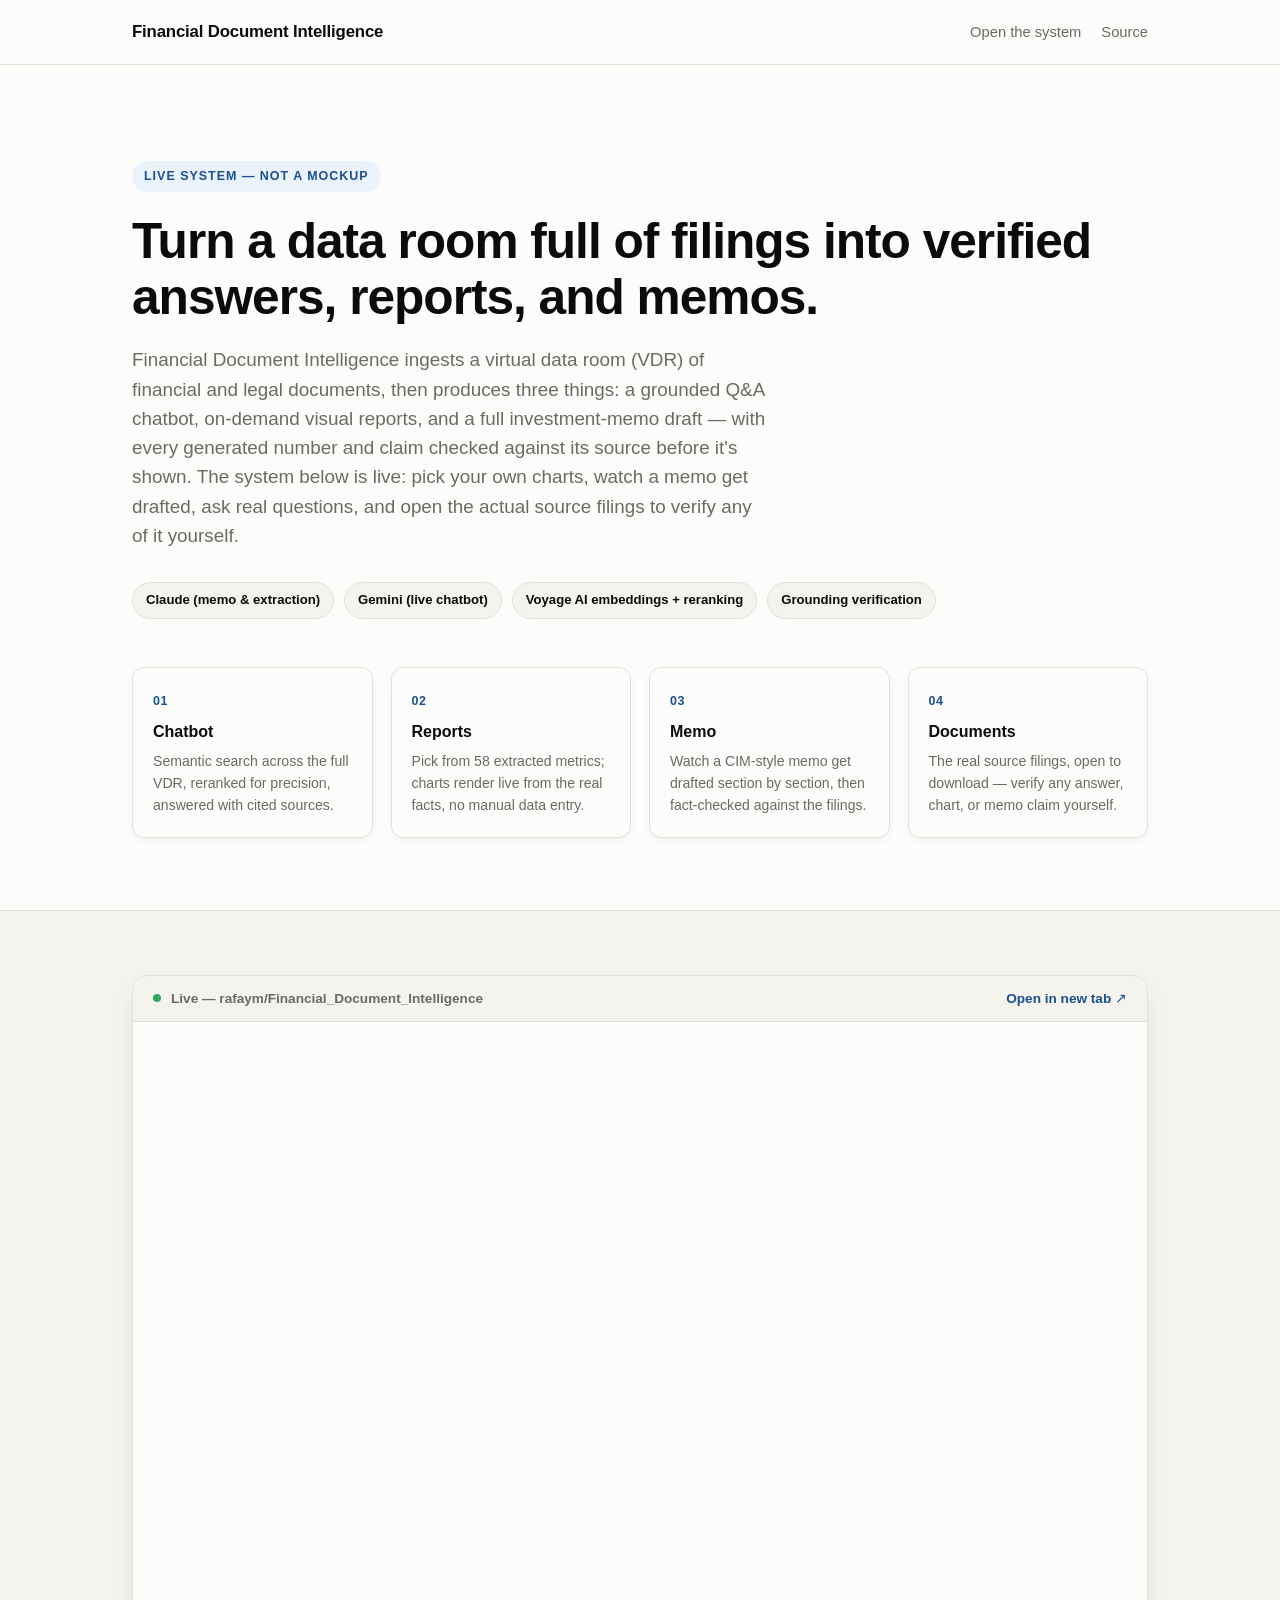
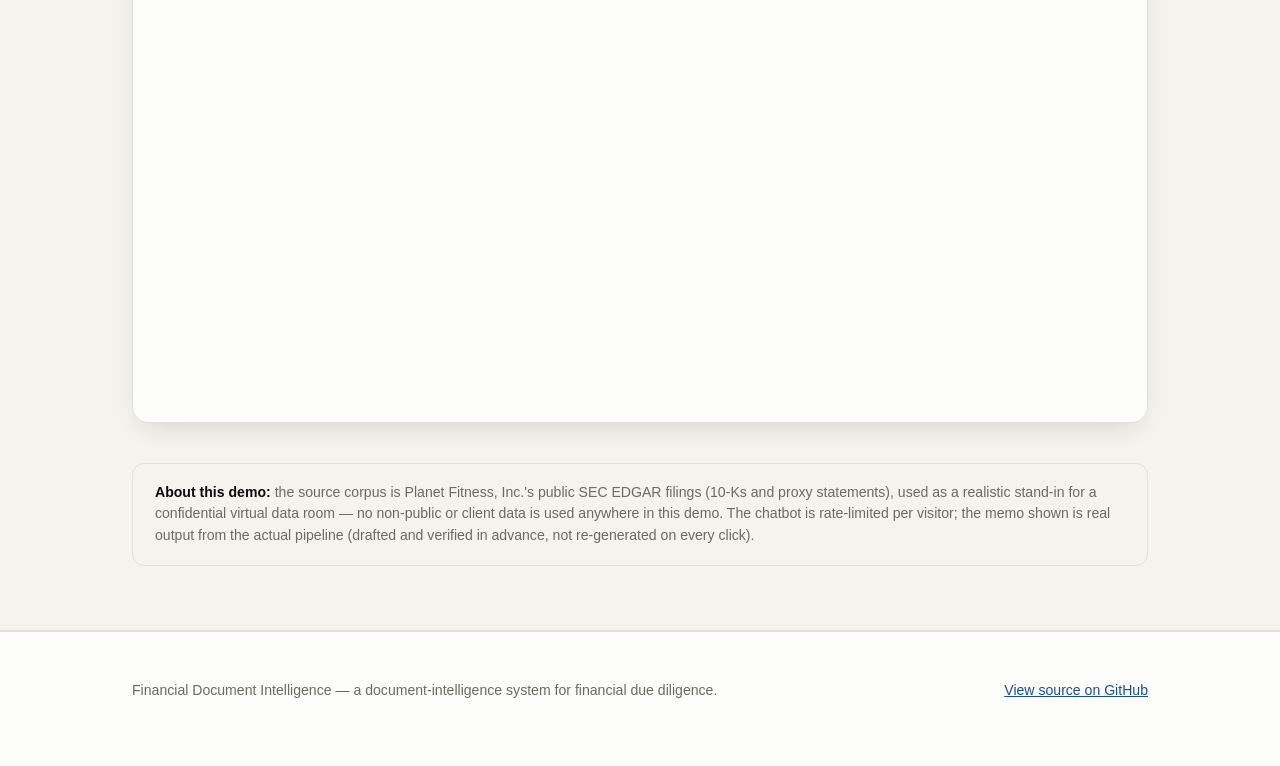
==== docs/index.html @ a14b8261 "Add full project source" ====
<!doctype html>
<html lang="en">
<head>
<meta charset="utf-8" />
<meta name="viewport" content="width=device-width, initial-scale=1" />
<title>Financial Document Intelligence</title>
<link rel="stylesheet" href="assets/style.css" />
</head>
<body>

<header class="topbar">
  <div class="wrap">
    <a class="brand" href="#top">Financial Document Intelligence</a>
    <nav>
      <a href="#system">Open the system</a>
      <a href="https://github.com/rafaym1/Re-Learning-AI-Engineering/tree/add-rag-full-pipeline/Financial%20Document%20Intelligence">Source</a>
    </nav>
  </div>
</header>

<section class="hero" id="top">
  <div class="wrap">
    <span class="eyebrow">Live system — not a mockup</span>
    <h1>Turn a data room full of filings into verified answers, reports, and memos.</h1>
    <p class="lede">
      Financial Document Intelligence ingests a virtual data room (VDR) of financial and legal
      documents, then produces three things: a grounded Q&amp;A chatbot, on-demand visual reports,
      and a full investment-memo draft — with every generated number and claim checked against its
      source before it's shown. The system below is live: pick your own charts, watch a memo get
      drafted, ask real questions, and open the actual source filings to verify any of it yourself.
    </p>
    <div class="badges">
      <span class="badge">Claude (memo &amp; extraction)</span>
      <span class="badge">Gemini (live chatbot)</span>
      <span class="badge">Voyage AI embeddings + reranking</span>
      <span class="badge">Grounding verification</span>
    </div>

    <div class="pillars">
      <div class="pillar">
        <span class="num">01</span>
        <h4>Chatbot</h4>
        <p>Semantic search across the full VDR, reranked for precision, answered with cited sources.</p>
      </div>
      <div class="pillar">
        <span class="num">02</span>
        <h4>Reports</h4>
        <p>Pick from 58 extracted metrics; charts render live from the real facts, no manual data entry.</p>
      </div>
      <div class="pillar">
        <span class="num">03</span>
        <h4>Memo</h4>
        <p>Watch a CIM-style memo get drafted section by section, then fact-checked against the filings.</p>
      </div>
      <div class="pillar">
        <span class="num">04</span>
        <h4>Documents</h4>
        <p>The real source filings, open to download — verify any answer, chart, or memo claim yourself.</p>
      </div>
    </div>
  </div>
</section>

<section id="system" class="alt">
  <div class="wrap">
    <div class="live-frame">
      <div class="live-titlebar">
        <span class="live-dot"></span>
        <span>Live — rafaym/Financial_Document_Intelligence</span>
        <a href="https://rafaym-financial-document-intelligence.hf.space" target="_blank" rel="noopener">Open in new tab ↗</a>
      </div>
      <iframe
        src="https://rafaym-financial-document-intelligence.hf.space"
        title="Financial Document Intelligence — live system"
        loading="lazy"
      ></iframe>
    </div>

    <div class="disclaimer">
      <strong>About this demo:</strong> the source corpus is Planet Fitness, Inc.'s public SEC EDGAR
      filings (10-Ks and proxy statements), used as a realistic stand-in for a confidential virtual
      data room — no non-public or client data is used anywhere in this demo. The chatbot is
      rate-limited per visitor; the memo shown is real output from the actual pipeline (drafted and
      verified in advance, not re-generated on every click).
    </div>
  </div>
</section>

<footer>
  <div class="wrap">
    <div class="foot-row">
      <span>Financial Document Intelligence — a document-intelligence system for financial due diligence.</span>
      <a href="https://github.com/rafaym1/Re-Learning-AI-Engineering/tree/add-rag-full-pipeline/Financial%20Document%20Intelligence">View source on GitHub</a>
    </div>
  </div>
</footer>

</body>
</html>
---- docs/assets/style.css ----
:root {
  --surface: #fcfcfb;
  --surface-alt: #f4f3ee;
  --ink: #0b0b0b;
  --ink-muted: #6b6a63;
  --accent: #2a78d6;
  --accent-dark: #1b4f8f;
  --accent-light: #eaf2fc;
  --border: #e1e0d9;
  --shadow: 0 10px 30px -12px rgba(11, 11, 11, 0.18);
  --shadow-sm: 0 4px 14px -6px rgba(11, 11, 11, 0.12);
  font-synthesis: none;
}

* {
  box-sizing: border-box;
}

html {
  scroll-behavior: smooth;
}

body {
  margin: 0;
  background: var(--surface);
  color: var(--ink);
  font-family: "Söhne", "Inter", -apple-system, BlinkMacSystemFont, "Segoe UI", Helvetica, Arial, sans-serif;
  line-height: 1.55;
  -webkit-font-smoothing: antialiased;
}

.wrap {
  max-width: 1080px;
  margin: 0 auto;
  padding: 0 32px;
}

/* ---- Top bar ---- */
.topbar {
  border-bottom: 1px solid var(--border);
  background: var(--surface);
  position: sticky;
  top: 0;
  z-index: 10;
}

.topbar .wrap {
  display: flex;
  align-items: center;
  justify-content: space-between;
  gap: 12px;
  height: 64px;
}

.brand {
  font-weight: 700;
  letter-spacing: -0.01em;
  text-decoration: none;
  color: var(--ink);
  font-size: 1.05rem;
  white-space: nowrap;
  overflow: hidden;
  text-overflow: ellipsis;
}

.brand span {
  color: var(--accent);
}

.topbar nav {
  display: flex;
  flex-shrink: 0;
}

.topbar nav a {
  color: var(--ink-muted);
  text-decoration: none;
  font-size: 0.92rem;
  margin-left: 20px;
  white-space: nowrap;
  transition: color 0.15s ease;
}

.topbar nav a:hover {
  color: var(--accent-dark);
}

@media (max-width: 560px) {
  .topbar .wrap {
    flex-wrap: wrap;
    height: auto;
    padding-top: 12px;
    padding-bottom: 12px;
    row-gap: 8px;
  }
  .brand span {
    display: none;
  }
  .topbar nav a {
    margin-left: 0;
    margin-right: 14px;
    font-size: 0.82rem;
  }
}

/* ---- Hero ---- */
.hero {
  padding: 96px 0 72px;
}

.eyebrow {
  display: inline-block;
  font-size: 0.78rem;
  font-weight: 600;
  letter-spacing: 0.08em;
  text-transform: uppercase;
  color: var(--accent-dark);
  background: var(--accent-light);
  padding: 6px 12px;
  border-radius: 999px;
  margin-bottom: 22px;
}

h1 {
  font-size: clamp(2.1rem, 4vw, 3.1rem);
  line-height: 1.12;
  letter-spacing: -0.02em;
  margin: 0 0 20px;
}

.lede {
  font-size: 1.18rem;
  color: var(--ink-muted);
  max-width: 640px;
  margin: 0 0 32px;
}

.badges {
  display: flex;
  flex-wrap: wrap;
  gap: 10px;
  margin-bottom: 8px;
}

.badge {
  font-size: 0.82rem;
  font-weight: 600;
  color: var(--ink);
  background: var(--surface-alt);
  border: 1px solid var(--border);
  padding: 7px 13px;
  border-radius: 999px;
}

/* ---- Sections ---- */
section {
  padding: 64px 0;
}

section.alt {
  background: var(--surface-alt);
  border-top: 1px solid var(--border);
  border-bottom: 1px solid var(--border);
}

.section-head {
  margin-bottom: 40px;
}

.section-head .eyebrow {
  margin-bottom: 14px;
}

h2 {
  font-size: clamp(1.5rem, 2.6vw, 2rem);
  letter-spacing: -0.015em;
  margin: 0 0 12px;
}

.section-desc {
  color: var(--ink-muted);
  max-width: 620px;
  margin: 0;
}

/* ---- Cards (project hub) ---- */
.card-grid {
  display: grid;
  grid-template-columns: repeat(auto-fit, minmax(280px, 1fr));
  gap: 20px;
}

.project-card {
  display: block;
  text-decoration: none;
  color: inherit;
  background: var(--surface);
  border: 1px solid var(--border);
  border-radius: 14px;
  padding: 28px;
  box-shadow: var(--shadow-sm);
  transition: transform 0.18s ease, box-shadow 0.18s ease;
  position: relative;
  overflow: hidden;
}

.project-card::before {
  content: "";
  position: absolute;
  top: 0;
  left: 0;
  right: 0;
  height: 4px;
  background: linear-gradient(90deg, var(--accent-dark), var(--accent));
}

.project-card:hover {
  transform: translateY(-3px);
  box-shadow: var(--shadow);
}

.project-card h3 {
  margin: 10px 0 8px;
  font-size: 1.15rem;
}

.project-card p {
  color: var(--ink-muted);
  font-size: 0.95rem;
  margin: 0 0 14px;
}

.project-card .status {
  font-size: 0.78rem;
  font-weight: 700;
  letter-spacing: 0.05em;
  text-transform: uppercase;
  color: var(--accent-dark);
}

.project-card.placeholder {
  opacity: 0.55;
}

.project-card.placeholder::before {
  background: var(--border);
}

.project-card .cta {
  font-size: 0.88rem;
  font-weight: 600;
  color: var(--accent-dark);
}

/* ---- Q&A cards ---- */
.qa-card {
  background: var(--surface);
  border: 1px solid var(--border);
  border-radius: 16px;
  box-shadow: var(--shadow-sm);
  padding: 0;
  margin-bottom: 24px;
  overflow: hidden;
}

.qa-question {
  display: flex;
  gap: 14px;
  align-items: flex-start;
  padding: 22px 28px;
  background: linear-gradient(135deg, var(--accent-dark), var(--accent));
  color: #fff;
}

.qa-question .tag {
  flex-shrink: 0;
  font-size: 0.72rem;
  font-weight: 700;
  letter-spacing: 0.06em;
  text-transform: uppercase;
  background: rgba(255, 255, 255, 0.18);
  border-radius: 999px;
  padding: 4px 10px;
  margin-top: 2px;
}

.qa-question p {
  margin: 0;
  font-weight: 600;
  font-size: 1.05rem;
}

.qa-answer {
  padding: 24px 28px;
}

.qa-answer p {
  margin: 0 0 14px;
  color: var(--ink);
}

.qa-answer p:last-of-type {
  margin-bottom: 0;
}

.qa-sources {
  margin-top: 18px;
  padding-top: 16px;
  border-top: 1px dashed var(--border);
}

.qa-sources .label {
  font-size: 0.76rem;
  font-weight: 700;
  letter-spacing: 0.06em;
  text-transform: uppercase;
  color: var(--ink-muted);
  margin-bottom: 10px;
  display: block;
}

.source-chip {
  display: inline-flex;
  align-items: center;
  gap: 6px;
  font-size: 0.82rem;
  background: var(--accent-light);
  color: var(--accent-dark);
  border-radius: 8px;
  padding: 6px 11px;
  margin: 0 8px 8px 0;
}

.verified-tag {
  display: inline-flex;
  align-items: center;
  gap: 6px;
  font-size: 0.78rem;
  font-weight: 700;
  color: #1a7f4b;
  background: #e8f7ee;
  border-radius: 999px;
  padding: 5px 12px;
  margin-top: 14px;
}

/* ---- Live embed ---- */
.live-frame {
  background: var(--surface);
  border: 1px solid var(--border);
  border-radius: 16px;
  box-shadow: var(--shadow);
  overflow: hidden;
}

.live-titlebar {
  display: flex;
  align-items: center;
  gap: 10px;
  background: var(--surface-alt);
  border-bottom: 1px solid var(--border);
  padding: 12px 20px;
  font-size: 0.85rem;
  color: var(--ink-muted);
  font-weight: 600;
}

.live-dot {
  width: 8px;
  height: 8px;
  border-radius: 50%;
  background: #2fa860;
  box-shadow: 0 0 0 0 rgba(47, 168, 96, 0.6);
  animation: live-pulse 2s infinite;
  flex-shrink: 0;
}

@keyframes live-pulse {
  0% { box-shadow: 0 0 0 0 rgba(47, 168, 96, 0.5); }
  70% { box-shadow: 0 0 0 8px rgba(47, 168, 96, 0); }
  100% { box-shadow: 0 0 0 0 rgba(47, 168, 96, 0); }
}

.live-titlebar a {
  margin-left: auto;
  color: var(--accent-dark);
  text-decoration: none;
  font-weight: 600;
}

.live-titlebar a:hover {
  text-decoration: underline;
}

.live-frame iframe {
  display: block;
  width: 100%;
  height: 1000px;
  border: none;
}

@media (max-width: 720px) {
  .live-frame iframe {
    height: 780px;
  }
}

/* ---- Charts grid ---- */
.chart-grid {
  display: grid;
  grid-template-columns: repeat(auto-fit, minmax(320px, 1fr));
  gap: 20px;
}

.chart-card {
  background: var(--surface);
  border: 1px solid var(--border);
  border-radius: 14px;
  box-shadow: var(--shadow-sm);
  overflow: hidden;
}

.chart-card img {
  display: block;
  width: 100%;
  height: auto;
}

/* ---- Memo excerpt ---- */
.memo-frame {
  background: var(--surface);
  border: 1px solid var(--border);
  border-radius: 16px;
  box-shadow: var(--shadow);
  overflow: hidden;
}

.memo-frame .memo-titlebar {
  background: var(--surface-alt);
  border-bottom: 1px solid var(--border);
  padding: 14px 28px;
  font-size: 0.82rem;
  color: var(--ink-muted);
  font-weight: 600;
  display: flex;
  justify-content: space-between;
  align-items: center;
}

.memo-body {
  padding: 36px 44px;
  max-width: 720px;
}

.memo-body h4 {
  font-size: 1.3rem;
  margin: 0 0 6px;
  letter-spacing: -0.01em;
}

.memo-body .memo-kicker {
  font-size: 0.78rem;
  font-weight: 700;
  letter-spacing: 0.08em;
  text-transform: uppercase;
  color: var(--accent-dark);
  margin-bottom: 18px;
  display: block;
}

.memo-body h5 {
  font-size: 1.02rem;
  margin: 26px 0 8px;
}

.memo-body p, .memo-body li {
  color: var(--ink);
  font-size: 0.98rem;
}

.memo-body ul {
  padding-left: 20px;
  margin: 10px 0;
}

.memo-fade {
  position: relative;
  padding-bottom: 10px;
}

.memo-fade::after {
  content: "";
  position: absolute;
  bottom: 0;
  left: 0;
  right: 0;
  height: 90px;
  background: linear-gradient(to bottom, rgba(252, 252, 251, 0), var(--surface));
}

/* ---- Disclaimer / footer ---- */
.disclaimer {
  background: var(--surface-alt);
  border: 1px solid var(--border);
  border-radius: 12px;
  padding: 18px 22px;
  font-size: 0.88rem;
  color: var(--ink-muted);
  margin-top: 40px;
}

.disclaimer strong {
  color: var(--ink);
}

footer {
  padding: 48px 0 64px;
  border-top: 1px solid var(--border);
  color: var(--ink-muted);
  font-size: 0.88rem;
}

footer a {
  color: var(--accent-dark);
}

footer .foot-row {
  display: flex;
  justify-content: space-between;
  flex-wrap: wrap;
  gap: 12px;
}

/* ---- Pillars (hero support) ---- */
.pillars {
  display: grid;
  grid-template-columns: repeat(4, 1fr);
  gap: 18px;
  margin-top: 48px;
}

@media (max-width: 900px) {
  .pillars {
    grid-template-columns: repeat(2, 1fr);
  }
}

.pillar {
  background: var(--surface);
  border: 1px solid var(--border);
  border-radius: 12px;
  padding: 20px;
  box-shadow: var(--shadow-sm);
}

.pillar .num {
  font-size: 0.78rem;
  font-weight: 700;
  color: var(--accent-dark);
  letter-spacing: 0.05em;
}

.pillar h4 {
  margin: 8px 0 6px;
  font-size: 1rem;
}

.pillar p {
  margin: 0;
  font-size: 0.88rem;
  color: var(--ink-muted);
}

@media (max-width: 720px) {
  .pillars {
    grid-template-columns: 1fr;
  }
  .memo-body {
    padding: 28px 22px;
  }
  .hero {
    padding: 56px 0 48px;
  }
  section {
    padding: 48px 0;
  }
}
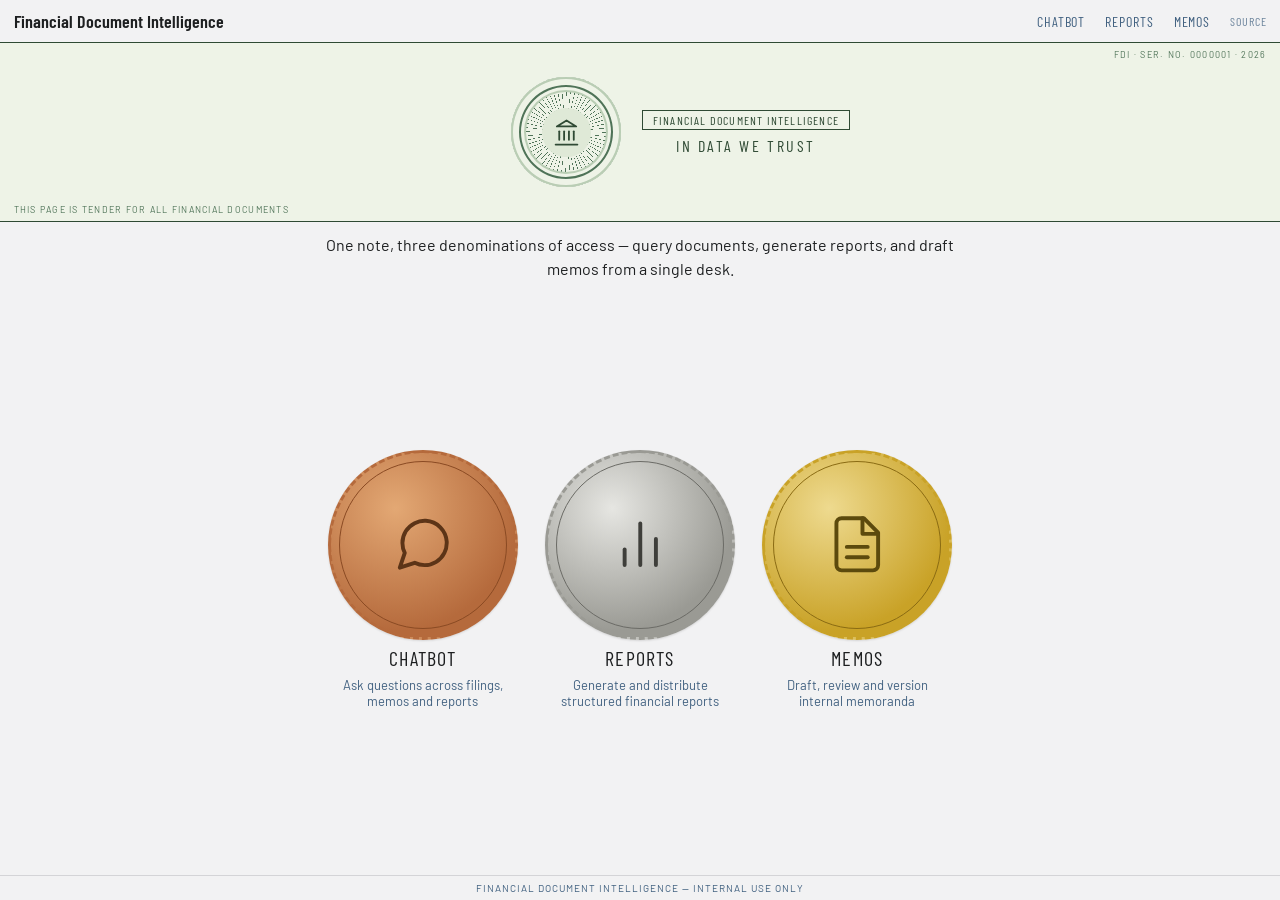
==== commit c597f941: "Rebuild docs site with currency-themed design and wire it to the live Space Replace the single-page " ====
--- a/docs/index.html
+++ b/docs/index.html
@@ -1,99 +1,60 @@
 <!doctype html>
 <html lang="en">
 <head>
-<meta charset="utf-8" />
-<meta name="viewport" content="width=device-width, initial-scale=1" />
+<meta charset="utf-8">
+<meta name="viewport" content="width=device-width, initial-scale=1">
 <title>Financial Document Intelligence</title>
-<link rel="stylesheet" href="assets/style.css" />
+<link rel="stylesheet" href="assets/style.css">
 </head>
 <body>
+<div class="page-shell shell-fixed">
+<nav class="nav"><a href="index.html" class="nav-brand">Financial Document Intelligence</a><div class="nav-links"><a href="chatbot.html">Chatbot</a><a href="reports.html">Reports</a><a href="memos.html">Memos</a><a href="https://github.com/rafaym1/Financial-Document-Intelligence" class="nav-source">Source</a></div></nav>
 
-<header class="topbar">
-  <div class="wrap">
-    <a class="brand" href="#top">Financial Document Intelligence</a>
-    <nav>
-      <a href="#system">Open the system</a>
-      <a href="https://github.com/rafaym1/Re-Learning-AI-Engineering/tree/add-rag-full-pipeline/Financial%20Document%20Intelligence">Source</a>
-    </nav>
-  </div>
-</header>
+<div class="note-banner">
+  <i class="corner tl"></i><i class="corner tr"></i><i class="corner bl"></i><i class="corner br"></i>
+  <div class="note-serial" style="top:6px;right:var(--space-4)">FDI &middot; SER. NO. 0000001 &middot; 2026</div>
+  <div class="note-serial" style="bottom:6px;left:var(--space-4)">THIS PAGE IS TENDER FOR ALL FINANCIAL DOCUMENTS</div>
 
-<section class="hero" id="top">
-  <div class="wrap">
-    <span class="eyebrow">Live system — not a mockup</span>
-    <h1>Turn a data room full of filings into verified answers, reports, and memos.</h1>
-    <p class="lede">
-      Financial Document Intelligence ingests a virtual data room (VDR) of financial and legal
-      documents, then produces three things: a grounded Q&amp;A chatbot, on-demand visual reports,
-      and a full investment-memo draft — with every generated number and claim checked against its
-      source before it's shown. The system below is live: pick your own charts, watch a memo get
-      drafted, ask real questions, and open the actual source filings to verify any of it yourself.
-    </p>
-    <div class="badges">
-      <span class="badge">Claude (memo &amp; extraction)</span>
-      <span class="badge">Gemini (live chatbot)</span>
-      <span class="badge">Voyage AI embeddings + reranking</span>
-      <span class="badge">Grounding verification</span>
-    </div>
-
-    <div class="pillars">
-      <div class="pillar">
-        <span class="num">01</span>
-        <h4>Chatbot</h4>
-        <p>Semantic search across the full VDR, reranked for precision, answered with cited sources.</p>
-      </div>
-      <div class="pillar">
-        <span class="num">02</span>
-        <h4>Reports</h4>
-        <p>Pick from 58 extracted metrics; charts render live from the real facts, no manual data entry.</p>
-      </div>
-      <div class="pillar">
-        <span class="num">03</span>
-        <h4>Memo</h4>
-        <p>Watch a CIM-style memo get drafted section by section, then fact-checked against the filings.</p>
-      </div>
-      <div class="pillar">
-        <span class="num">04</span>
-        <h4>Documents</h4>
-        <p>The real source filings, open to download — verify any answer, chart, or memo claim yourself.</p>
-      </div>
+  <div class="note-rosette">
+    <div class="note-rosette-inner">
+      <svg viewBox="0 0 24 24" width="60%" height="60%" fill="none" stroke="var(--bill-ink)" stroke-width="1.5" stroke-linecap="round" stroke-linejoin="round">
+        <line x1="3" y1="22" x2="21" y2="22"></line><line x1="6" y1="18" x2="6" y2="11"></line><line x1="10" y1="18" x2="10" y2="11"></line><line x1="14" y1="18" x2="14" y2="11"></line><line x1="18" y1="18" x2="18" y2="11"></line><polygon points="12 2 20 7 4 7"></polygon>
+      </svg>
     </div>
   </div>
-</section>
+  <div style="display:flex;flex-direction:column;align-items:center;gap:6px;text-align:center">
+    <div class="note-ribbon">FINANCIAL DOCUMENT INTELLIGENCE</div>
+    <div class="note-tagline">In Data We Trust</div>
+  </div>
+</div>
 
-<section id="system" class="alt">
-  <div class="wrap">
-    <div class="live-frame">
-      <div class="live-titlebar">
-        <span class="live-dot"></span>
-        <span>Live — rafaym/Financial_Document_Intelligence</span>
-        <a href="https://rafaym-financial-document-intelligence.hf.space" target="_blank" rel="noopener">Open in new tab ↗</a>
+<main class="hero-main">
+  <p style="max-width:640px;text-align:center;margin:0 0 var(--space-4);font-size:clamp(13px,1.8vh,16px);line-height:1.5">One note, three denominations of access &mdash; query documents, generate reports, and draft memos from a single desk.</p>
+  <div class="coin-grid">
+    <a href="chatbot.html" class="coin-link">
+      <div class="coin copper"><div class="coin-ring"></div>
+        <svg viewBox="0 0 24 24" width="34%" height="34%" fill="none" stroke="var(--copper-dark)" stroke-width="1.5" stroke-linecap="round" stroke-linejoin="round"><path d="M21 11.5a8.38 8.38 0 0 1-.9 3.8 8.5 8.5 0 0 1-7.6 4.7 8.38 8.38 0 0 1-3.8-.9L3 21l1.9-5.7a8.38 8.38 0 0 1-.9-3.8 8.5 8.5 0 0 1 4.7-7.6 8.38 8.38 0 0 1 3.8-.9h.5a8.48 8.48 0 0 1 8 8v.5z"></path></svg>
       </div>
-      <iframe
-        src="https://rafaym-financial-document-intelligence.hf.space"
-        title="Financial Document Intelligence — live system"
-        loading="lazy"
-      ></iframe>
-    </div>
-
-    <div class="disclaimer">
-      <strong>About this demo:</strong> the source corpus is Planet Fitness, Inc.'s public SEC EDGAR
-      filings (10-Ks and proxy statements), used as a realistic stand-in for a confidential virtual
-      data room — no non-public or client data is used anywhere in this demo. The chatbot is
-      rate-limited per visitor; the memo shown is real output from the actual pipeline (drafted and
-      verified in advance, not re-generated on every click).
-    </div>
+      <div class="coin-label">Chatbot</div>
+      <div class="coin-desc">Ask questions across filings, memos and reports</div>
+    </a>
+    <a href="reports.html" class="coin-link">
+      <div class="coin silver"><div class="coin-ring"></div>
+        <svg viewBox="0 0 24 24" width="34%" height="34%" fill="none" stroke="var(--silver-dark)" stroke-width="1.5" stroke-linecap="round" stroke-linejoin="round"><line x1="18" y1="20" x2="18" y2="10"></line><line x1="12" y1="20" x2="12" y2="4"></line><line x1="6" y1="20" x2="6" y2="14"></line></svg>
+      </div>
+      <div class="coin-label">Reports</div>
+      <div class="coin-desc">Generate and distribute structured financial reports</div>
+    </a>
+    <a href="memos.html" class="coin-link">
+      <div class="coin gold"><div class="coin-ring"></div>
+        <svg viewBox="0 0 24 24" width="34%" height="34%" fill="none" stroke="var(--gold-dark)" stroke-width="1.5" stroke-linecap="round" stroke-linejoin="round"><path d="M14.5 2H6a2 2 0 0 0-2 2v16a2 2 0 0 0 2 2h12a2 2 0 0 0 2-2V7.5L14.5 2z"></path><polyline points="14 2 14 8 20 8"></polyline><line x1="16" y1="13" x2="8" y2="13"></line><line x1="16" y1="17" x2="8" y2="17"></line></svg>
+      </div>
+      <div class="coin-label">Memos</div>
+      <div class="coin-desc">Draft, review and version internal memoranda</div>
+    </a>
   </div>
-</section>
-
-<footer>
-  <div class="wrap">
-    <div class="foot-row">
-      <span>Financial Document Intelligence — a document-intelligence system for financial due diligence.</span>
-      <a href="https://github.com/rafaym1/Re-Learning-AI-Engineering/tree/add-rag-full-pipeline/Financial%20Document%20Intelligence">View source on GitHub</a>
-    </div>
-  </div>
-</footer>
-
+</main>
+<footer>FINANCIAL DOCUMENT INTELLIGENCE &mdash; INTERNAL USE ONLY</footer>
+</div>
 </body>
 </html>
--- a/docs/assets/style.css
+++ b/docs/assets/style.css
@@ -1,587 +1,122 @@
+@import url('https://fonts.googleapis.com/css2?family=Barlow:wght@400;500;700&family=Barlow+Condensed:wght@400;600&display=swap');
+
 :root {
-  --surface: #fcfcfb;
-  --surface-alt: #f4f3ee;
-  --ink: #0b0b0b;
-  --ink-muted: #6b6a63;
-  --accent: #2a78d6;
-  --accent-dark: #1b4f8f;
-  --accent-light: #eaf2fc;
-  --border: #e1e0d9;
-  --shadow: 0 10px 30px -12px rgba(11, 11, 11, 0.18);
-  --shadow-sm: 0 4px 14px -6px rgba(11, 11, 11, 0.12);
-  font-synthesis: none;
+  --color-bg: #f2f2f3;
+  --color-text: #1d1f20;
+  --color-accent: #5980a6;
+  --color-divider: color-mix(in srgb, #1d1f20 16%, transparent);
+  --color-neutral-300: #d4d4d7;
+  --color-accent-100: #eef6ff;
+  --color-accent-700: #416180;
+  --color-accent-900: #1d2d3d;
+  --font-heading: "Barlow Condensed", system-ui, sans-serif;
+  --font-heading-weight: 600;
+  --font-body: "Barlow", system-ui, sans-serif;
+  --space-2: 6.8px; --space-3: 10.2px; --space-4: 13.6px; --space-6: 20.4px; --space-8: 27.2px;
+  --radius-md: 4px;
+  --shadow-sm: 0 1px 2px color-mix(in srgb, #2b2b2d 14%, transparent);
+  --shadow: 0 10px 30px -12px color-mix(in srgb, #1d1f20 22%, transparent);
+  /* currency accents — deliberate departure from the steel palette for the literal dollar/coin motif */
+  --bill-ink: #2f4a34; --bill-mid: #4f7358; --bill-light: #b9cdb4; --bill-paper: #eef3e7; --bill-paper-2: #dfe9d7;
+  --copper: #b56a3c; --copper-light: #e3a874; --copper-dark: #5c3417; --copper-edge: #8a4a23;
+  --silver: #9a9a94; --silver-light: #e6e6e2; --silver-dark: #3f3f3b; --silver-edge: #6b6b66;
+  --gold: #c9a227; --gold-light: #eeda8f; --gold-dark: #5c4a0d; --gold-edge: #8a6b13;
+  --live-dot: #3c8a52;
 }
+* { box-sizing: border-box; }
+html, body { margin: 0; height: 100%; background: var(--color-bg); color: var(--color-text); font-family: var(--font-body); }
+h1, h2, h3, h4 { font-family: var(--font-heading); font-weight: var(--font-heading-weight); margin: 0; }
+a { color: var(--color-accent-700); text-decoration: none; }
+a:hover { color: var(--color-accent-900); }
 
-* {
-  box-sizing: border-box;
+.page-shell { display: flex; flex-direction: column; min-height: 100vh; }
+.shell-fixed { height: 100vh; }
+
+.nav { display: flex; align-items: center; justify-content: space-between; padding: var(--space-3) var(--space-4); flex-wrap: wrap; row-gap: var(--space-2); }
+.nav-brand { font-family: var(--font-heading); font-weight: var(--font-heading-weight); font-size: 18px; text-decoration: none; color: var(--color-text); }
+.nav-links { display: flex; align-items: center; font-family: var(--font-heading); letter-spacing: 0.06em; text-transform: uppercase; font-size: 14px; }
+.nav-links a { color: var(--color-accent-700); margin-right: var(--space-6); }
+.nav-links a:last-child { margin-right: 0; }
+.nav-links a.active { color: var(--color-accent-900); border-bottom: 2px solid var(--color-accent-700); }
+.nav-links a.nav-source { font-size: 12px; opacity: 0.75; }
+
+.blueprint { position: relative; border: 1px solid var(--color-divider); border-radius: 0; }
+.blueprint > .corner { position: absolute; width: 11px; height: 11px; color: color-mix(in srgb, var(--color-text) 55%, transparent); }
+.blueprint > .corner::before, .blueprint > .corner::after { content: ""; position: absolute; background: currentColor; }
+.blueprint > .corner::before { left: 5px; top: 0; width: 1px; height: 100%; }
+.blueprint > .corner::after { top: 5px; left: 0; width: 100%; height: 1px; }
+.blueprint > .corner.tl { top: -6px; left: -6px; } .blueprint > .corner.tr { top: -6px; right: -6px; }
+.blueprint > .corner.bl { bottom: -6px; left: -6px; } .blueprint > .corner.br { bottom: -6px; right: -6px; }
+
+.btn { display: inline-flex; align-items: center; justify-content: center; gap: 6px; cursor: pointer; text-decoration: none; font-family: var(--font-heading); font-weight: var(--font-heading-weight); font-size: 14px; color: var(--color-text); background: transparent; border: 1px solid var(--color-divider); border-radius: 0; padding: 8px 14px; }
+.btn-secondary:hover { background: color-mix(in srgb, var(--color-text) 7%, transparent); }
+
+.card { display: flex; flex-direction: column; gap: var(--space-2); padding: var(--space-3); background: transparent; border: 1px solid var(--color-divider); border-radius: 0; }
+.card-kicker { font-size: 10px; letter-spacing: 0.1em; text-transform: uppercase; color: var(--color-accent); }
+.card-title { font-family: var(--font-heading); font-weight: var(--font-heading-weight); font-size: 17px; }
+.card-body { margin: 0; font-size: 13px; opacity: 0.8; }
+.elev-sm { box-shadow: var(--shadow-sm); }
+
+footer { border-top: 1px solid var(--color-neutral-300); padding: 6px; text-align: center; font-size: 10px; letter-spacing: 0.1em; color: var(--color-accent-700); }
+
+/* — dollar-note header — */
+.note-banner { position: relative; width: 100%; height: clamp(130px,20vh,190px); background: var(--bill-paper); border-top: 1.5px solid var(--bill-ink); border-bottom: 1.5px solid var(--bill-ink); display: flex; align-items: center; justify-content: center; gap: var(--space-6); color: var(--bill-ink); padding: 0 var(--space-6); }
+.note-banner .corner { color: var(--bill-ink); }
+.note-serial { position: absolute; font-family: var(--font-body); font-size: 9px; letter-spacing: 0.14em; color: var(--bill-mid); }
+.note-rosette { position: relative; flex: 0 0 auto; width: clamp(80px,14vh,110px); height: clamp(80px,14vh,110px); border-radius: 50%; background-image: repeating-conic-gradient(from 0deg, var(--bill-mid) 0deg 0.8deg, transparent 0.8deg 6deg); box-shadow: inset 0 0 0 2px var(--bill-light), inset 0 0 0 8px var(--bill-paper), inset 0 0 0 10px var(--bill-mid), inset 0 0 0 13px var(--bill-paper), inset 0 0 0 15px var(--bill-light); display: flex; align-items: center; justify-content: center; }
+.note-rosette-inner { width: 44%; height: 44%; border-radius: 50%; background: var(--bill-paper-2); display: flex; align-items: center; justify-content: center; }
+.note-ribbon { letter-spacing: 0.1em; font-family: var(--font-heading); font-size: clamp(10px,1.8vh,12px); border: 1px solid var(--bill-ink); padding: 2px 10px; color: var(--bill-ink); white-space: nowrap; }
+.note-tagline { font-family: var(--font-heading); font-size: clamp(13px,2.4vh,16px); letter-spacing: 0.16em; color: var(--bill-ink); text-transform: uppercase; white-space: nowrap; }
+
+.hero-main { flex: 1 1 auto; min-height: 0; display: flex; flex-direction: column; align-items: center; justify-content: center; padding: var(--space-3) var(--space-4); overflow: hidden; }
+
+/* — coins — */
+.coin-grid { display: flex; align-items: center; justify-content: center; gap: var(--space-8); width: min(100%,900px); flex: 1 1 auto; min-height: 0; }
+.coin-link { text-decoration: none; display: flex; flex-direction: column; align-items: center; gap: var(--space-2); transition: transform 0.15s ease, background 0.15s ease; }
+.coin-link:hover { transform: translateY(-6px); background: var(--color-accent-100); }
+.coin { position: relative; width: clamp(120px,24vh,190px); height: clamp(120px,24vh,190px); border-radius: 50%; display: flex; align-items: center; justify-content: center; box-shadow: var(--shadow-sm); }
+.coin-ring { position: absolute; inset: 8px; border-radius: 50%; }
+.coin.copper { border: 3px dashed var(--copper); background: radial-gradient(circle at 35% 30%, var(--copper-light), var(--copper) 70%); }
+.coin.copper .coin-ring { border: 1px solid var(--copper-edge); }
+.coin.silver { border: 3px dashed var(--silver); background: radial-gradient(circle at 35% 30%, var(--silver-light), var(--silver) 70%); }
+.coin.silver .coin-ring { border: 1px solid var(--silver-edge); }
+.coin.gold { border: 3px dashed var(--gold); background: radial-gradient(circle at 35% 30%, var(--gold-light), var(--gold) 70%); }
+.coin.gold .coin-ring { border: 1px solid var(--gold-edge); }
+.coin-label { font-family: var(--font-heading); font-size: clamp(16px,2.4vh,20px); letter-spacing: 0.06em; color: var(--color-text); text-transform: uppercase; }
+.coin-desc { font-size: clamp(11px,1.5vh,13px); color: var(--color-accent-700); text-align: center; max-width: 170px; }
+
+/* — live system embed (sub-pages) — */
+.live-note { font-family: var(--font-heading); font-size: 12px; letter-spacing: 0.08em; text-transform: uppercase; color: var(--color-accent-700); margin: 0 0 var(--space-3); }
+.live-frame { border: 1px solid var(--color-divider); background: var(--color-bg); box-shadow: var(--shadow); overflow: hidden; }
+.live-titlebar { display: flex; align-items: center; gap: 10px; background: color-mix(in srgb, var(--color-text) 4%, transparent); border-bottom: 1px solid var(--color-divider); padding: var(--space-3) var(--space-4); font-family: var(--font-heading); font-size: 13px; letter-spacing: 0.04em; text-transform: uppercase; color: var(--color-accent-700); }
+.live-dot { width: 8px; height: 8px; border-radius: 50%; background: var(--live-dot); box-shadow: 0 0 0 0 color-mix(in srgb, var(--live-dot) 60%, transparent); animation: live-pulse 2s infinite; flex-shrink: 0; }
+@keyframes live-pulse {
+  0% { box-shadow: 0 0 0 0 color-mix(in srgb, var(--live-dot) 50%, transparent); }
+  70% { box-shadow: 0 0 0 8px transparent; }
+  100% { box-shadow: 0 0 0 0 transparent; }
 }
+.live-titlebar a { margin-left: auto; color: var(--color-accent-700); font-weight: 600; }
+.live-titlebar a:hover { color: var(--color-accent-900); }
+.live-frame iframe { display: block; width: 100%; height: 1000px; border: none; }
+@media (max-width: 720px) {
+  .live-frame iframe { height: 780px; }
+}
+.disclaimer { border: 1px solid var(--color-divider); background: color-mix(in srgb, var(--color-text) 4%, transparent); padding: var(--space-4); font-size: 13px; color: var(--color-accent-700); margin-top: var(--space-6); }
+.disclaimer strong { color: var(--color-text); }
 
-html {
-  scroll-behavior: smooth;
-}
+/* — small screens — */
+@media (max-width: 700px) {
+  .shell-fixed { height: auto; min-height: 100vh; }
+  .hero-main { overflow: visible; padding: var(--space-6) var(--space-4); }
+  .nav-links a { margin-right: var(--space-4); font-size: 12px; }
 
-body {
-  margin: 0;
-  background: var(--surface);
-  color: var(--ink);
-  font-family: "Söhne", "Inter", -apple-system, BlinkMacSystemFont, "Segoe UI", Helvetica, Arial, sans-serif;
-  line-height: 1.55;
-  -webkit-font-smoothing: antialiased;
-}
+  .note-banner { flex-direction: column; height: auto; gap: var(--space-3); padding: var(--space-4); }
+  .note-serial { position: static; text-align: center; }
 
-.wrap {
-  max-width: 1080px;
-  margin: 0 auto;
-  padding: 0 32px;
-}
+  .coin-grid { flex-wrap: wrap; gap: var(--space-6); }
+  .coin { width: 110px; height: 110px; }
 
-/* ---- Top bar ---- */
-.topbar {
-  border-bottom: 1px solid var(--border);
-  background: var(--surface);
-  position: sticky;
-  top: 0;
-  z-index: 10;
-}
-
-.topbar .wrap {
-  display: flex;
-  align-items: center;
-  justify-content: space-between;
-  gap: 12px;
-  height: 64px;
-}
-
-.brand {
-  font-weight: 700;
-  letter-spacing: -0.01em;
-  text-decoration: none;
-  color: var(--ink);
-  font-size: 1.05rem;
-  white-space: nowrap;
-  overflow: hidden;
-  text-overflow: ellipsis;
-}
-
-.brand span {
-  color: var(--accent);
-}
-
-.topbar nav {
-  display: flex;
-  flex-shrink: 0;
-}
-
-.topbar nav a {
-  color: var(--ink-muted);
-  text-decoration: none;
-  font-size: 0.92rem;
-  margin-left: 20px;
-  white-space: nowrap;
-  transition: color 0.15s ease;
-}
-
-.topbar nav a:hover {
-  color: var(--accent-dark);
-}
-
-@media (max-width: 560px) {
-  .topbar .wrap {
-    flex-wrap: wrap;
-    height: auto;
-    padding-top: 12px;
-    padding-bottom: 12px;
-    row-gap: 8px;
-  }
-  .brand span {
-    display: none;
-  }
-  .topbar nav a {
-    margin-left: 0;
-    margin-right: 14px;
-    font-size: 0.82rem;
+  main > div[style*="grid-template-columns:repeat(3,1fr)"] {
+    grid-template-columns: 1fr !important;
   }
 }
-
-/* ---- Hero ---- */
-.hero {
-  padding: 96px 0 72px;
-}
-
-.eyebrow {
-  display: inline-block;
-  font-size: 0.78rem;
-  font-weight: 600;
-  letter-spacing: 0.08em;
-  text-transform: uppercase;
-  color: var(--accent-dark);
-  background: var(--accent-light);
-  padding: 6px 12px;
-  border-radius: 999px;
-  margin-bottom: 22px;
-}
-
-h1 {
-  font-size: clamp(2.1rem, 4vw, 3.1rem);
-  line-height: 1.12;
-  letter-spacing: -0.02em;
-  margin: 0 0 20px;
-}
-
-.lede {
-  font-size: 1.18rem;
-  color: var(--ink-muted);
-  max-width: 640px;
-  margin: 0 0 32px;
-}
-
-.badges {
-  display: flex;
-  flex-wrap: wrap;
-  gap: 10px;
-  margin-bottom: 8px;
-}
-
-.badge {
-  font-size: 0.82rem;
-  font-weight: 600;
-  color: var(--ink);
-  background: var(--surface-alt);
-  border: 1px solid var(--border);
-  padding: 7px 13px;
-  border-radius: 999px;
-}
-
-/* ---- Sections ---- */
-section {
-  padding: 64px 0;
-}
-
-section.alt {
-  background: var(--surface-alt);
-  border-top: 1px solid var(--border);
-  border-bottom: 1px solid var(--border);
-}
-
-.section-head {
-  margin-bottom: 40px;
-}
-
-.section-head .eyebrow {
-  margin-bottom: 14px;
-}
-
-h2 {
-  font-size: clamp(1.5rem, 2.6vw, 2rem);
-  letter-spacing: -0.015em;
-  margin: 0 0 12px;
-}
-
-.section-desc {
-  color: var(--ink-muted);
-  max-width: 620px;
-  margin: 0;
-}
-
-/* ---- Cards (project hub) ---- */
-.card-grid {
-  display: grid;
-  grid-template-columns: repeat(auto-fit, minmax(280px, 1fr));
-  gap: 20px;
-}
-
-.project-card {
-  display: block;
-  text-decoration: none;
-  color: inherit;
-  background: var(--surface);
-  border: 1px solid var(--border);
-  border-radius: 14px;
-  padding: 28px;
-  box-shadow: var(--shadow-sm);
-  transition: transform 0.18s ease, box-shadow 0.18s ease;
-  position: relative;
-  overflow: hidden;
-}
-
-.project-card::before {
-  content: "";
-  position: absolute;
-  top: 0;
-  left: 0;
-  right: 0;
-  height: 4px;
-  background: linear-gradient(90deg, var(--accent-dark), var(--accent));
-}
-
-.project-card:hover {
-  transform: translateY(-3px);
-  box-shadow: var(--shadow);
-}
-
-.project-card h3 {
-  margin: 10px 0 8px;
-  font-size: 1.15rem;
-}
-
-.project-card p {
-  color: var(--ink-muted);
-  font-size: 0.95rem;
-  margin: 0 0 14px;
-}
-
-.project-card .status {
-  font-size: 0.78rem;
-  font-weight: 700;
-  letter-spacing: 0.05em;
-  text-transform: uppercase;
-  color: var(--accent-dark);
-}
-
-.project-card.placeholder {
-  opacity: 0.55;
-}
-
-.project-card.placeholder::before {
-  background: var(--border);
-}
-
-.project-card .cta {
-  font-size: 0.88rem;
-  font-weight: 600;
-  color: var(--accent-dark);
-}
-
-/* ---- Q&A cards ---- */
-.qa-card {
-  background: var(--surface);
-  border: 1px solid var(--border);
-  border-radius: 16px;
-  box-shadow: var(--shadow-sm);
-  padding: 0;
-  margin-bottom: 24px;
-  overflow: hidden;
-}
-
-.qa-question {
-  display: flex;
-  gap: 14px;
-  align-items: flex-start;
-  padding: 22px 28px;
-  background: linear-gradient(135deg, var(--accent-dark), var(--accent));
-  color: #fff;
-}
-
-.qa-question .tag {
-  flex-shrink: 0;
-  font-size: 0.72rem;
-  font-weight: 700;
-  letter-spacing: 0.06em;
-  text-transform: uppercase;
-  background: rgba(255, 255, 255, 0.18);
-  border-radius: 999px;
-  padding: 4px 10px;
-  margin-top: 2px;
-}
-
-.qa-question p {
-  margin: 0;
-  font-weight: 600;
-  font-size: 1.05rem;
-}
-
-.qa-answer {
-  padding: 24px 28px;
-}
-
-.qa-answer p {
-  margin: 0 0 14px;
-  color: var(--ink);
-}
-
-.qa-answer p:last-of-type {
-  margin-bottom: 0;
-}
-
-.qa-sources {
-  margin-top: 18px;
-  padding-top: 16px;
-  border-top: 1px dashed var(--border);
-}
-
-.qa-sources .label {
-  font-size: 0.76rem;
-  font-weight: 700;
-  letter-spacing: 0.06em;
-  text-transform: uppercase;
-  color: var(--ink-muted);
-  margin-bottom: 10px;
-  display: block;
-}
-
-.source-chip {
-  display: inline-flex;
-  align-items: center;
-  gap: 6px;
-  font-size: 0.82rem;
-  background: var(--accent-light);
-  color: var(--accent-dark);
-  border-radius: 8px;
-  padding: 6px 11px;
-  margin: 0 8px 8px 0;
-}
-
-.verified-tag {
-  display: inline-flex;
-  align-items: center;
-  gap: 6px;
-  font-size: 0.78rem;
-  font-weight: 700;
-  color: #1a7f4b;
-  background: #e8f7ee;
-  border-radius: 999px;
-  padding: 5px 12px;
-  margin-top: 14px;
-}
-
-/* ---- Live embed ---- */
-.live-frame {
-  background: var(--surface);
-  border: 1px solid var(--border);
-  border-radius: 16px;
-  box-shadow: var(--shadow);
-  overflow: hidden;
-}
-
-.live-titlebar {
-  display: flex;
-  align-items: center;
-  gap: 10px;
-  background: var(--surface-alt);
-  border-bottom: 1px solid var(--border);
-  padding: 12px 20px;
-  font-size: 0.85rem;
-  color: var(--ink-muted);
-  font-weight: 600;
-}
-
-.live-dot {
-  width: 8px;
-  height: 8px;
-  border-radius: 50%;
-  background: #2fa860;
-  box-shadow: 0 0 0 0 rgba(47, 168, 96, 0.6);
-  animation: live-pulse 2s infinite;
-  flex-shrink: 0;
-}
-
-@keyframes live-pulse {
-  0% { box-shadow: 0 0 0 0 rgba(47, 168, 96, 0.5); }
-  70% { box-shadow: 0 0 0 8px rgba(47, 168, 96, 0); }
-  100% { box-shadow: 0 0 0 0 rgba(47, 168, 96, 0); }
-}
-
-.live-titlebar a {
-  margin-left: auto;
-  color: var(--accent-dark);
-  text-decoration: none;
-  font-weight: 600;
-}
-
-.live-titlebar a:hover {
-  text-decoration: underline;
-}
-
-.live-frame iframe {
-  display: block;
-  width: 100%;
-  height: 1000px;
-  border: none;
-}
-
-@media (max-width: 720px) {
-  .live-frame iframe {
-    height: 780px;
-  }
-}
-
-/* ---- Charts grid ---- */
-.chart-grid {
-  display: grid;
-  grid-template-columns: repeat(auto-fit, minmax(320px, 1fr));
-  gap: 20px;
-}
-
-.chart-card {
-  background: var(--surface);
-  border: 1px solid var(--border);
-  border-radius: 14px;
-  box-shadow: var(--shadow-sm);
-  overflow: hidden;
-}
-
-.chart-card img {
-  display: block;
-  width: 100%;
-  height: auto;
-}
-
-/* ---- Memo excerpt ---- */
-.memo-frame {
-  background: var(--surface);
-  border: 1px solid var(--border);
-  border-radius: 16px;
-  box-shadow: var(--shadow);
-  overflow: hidden;
-}
-
-.memo-frame .memo-titlebar {
-  background: var(--surface-alt);
-  border-bottom: 1px solid var(--border);
-  padding: 14px 28px;
-  font-size: 0.82rem;
-  color: var(--ink-muted);
-  font-weight: 600;
-  display: flex;
-  justify-content: space-between;
-  align-items: center;
-}
-
-.memo-body {
-  padding: 36px 44px;
-  max-width: 720px;
-}
-
-.memo-body h4 {
-  font-size: 1.3rem;
-  margin: 0 0 6px;
-  letter-spacing: -0.01em;
-}
-
-.memo-body .memo-kicker {
-  font-size: 0.78rem;
-  font-weight: 700;
-  letter-spacing: 0.08em;
-  text-transform: uppercase;
-  color: var(--accent-dark);
-  margin-bottom: 18px;
-  display: block;
-}
-
-.memo-body h5 {
-  font-size: 1.02rem;
-  margin: 26px 0 8px;
-}
-
-.memo-body p, .memo-body li {
-  color: var(--ink);
-  font-size: 0.98rem;
-}
-
-.memo-body ul {
-  padding-left: 20px;
-  margin: 10px 0;
-}
-
-.memo-fade {
-  position: relative;
-  padding-bottom: 10px;
-}
-
-.memo-fade::after {
-  content: "";
-  position: absolute;
-  bottom: 0;
-  left: 0;
-  right: 0;
-  height: 90px;
-  background: linear-gradient(to bottom, rgba(252, 252, 251, 0), var(--surface));
-}
-
-/* ---- Disclaimer / footer ---- */
-.disclaimer {
-  background: var(--surface-alt);
-  border: 1px solid var(--border);
-  border-radius: 12px;
-  padding: 18px 22px;
-  font-size: 0.88rem;
-  color: var(--ink-muted);
-  margin-top: 40px;
-}
-
-.disclaimer strong {
-  color: var(--ink);
-}
-
-footer {
-  padding: 48px 0 64px;
-  border-top: 1px solid var(--border);
-  color: var(--ink-muted);
-  font-size: 0.88rem;
-}
-
-footer a {
-  color: var(--accent-dark);
-}
-
-footer .foot-row {
-  display: flex;
-  justify-content: space-between;
-  flex-wrap: wrap;
-  gap: 12px;
-}
-
-/* ---- Pillars (hero support) ---- */
-.pillars {
-  display: grid;
-  grid-template-columns: repeat(4, 1fr);
-  gap: 18px;
-  margin-top: 48px;
-}
-
-@media (max-width: 900px) {
-  .pillars {
-    grid-template-columns: repeat(2, 1fr);
-  }
-}
-
-.pillar {
-  background: var(--surface);
-  border: 1px solid var(--border);
-  border-radius: 12px;
-  padding: 20px;
-  box-shadow: var(--shadow-sm);
-}
-
-.pillar .num {
-  font-size: 0.78rem;
-  font-weight: 700;
-  color: var(--accent-dark);
-  letter-spacing: 0.05em;
-}
-
-.pillar h4 {
-  margin: 8px 0 6px;
-  font-size: 1rem;
-}
-
-.pillar p {
-  margin: 0;
-  font-size: 0.88rem;
-  color: var(--ink-muted);
-}
-
-@media (max-width: 720px) {
-  .pillars {
-    grid-template-columns: 1fr;
-  }
-  .memo-body {
-    padding: 28px 22px;
-  }
-  .hero {
-    padding: 56px 0 48px;
-  }
-  section {
-    padding: 48px 0;
-  }
-}
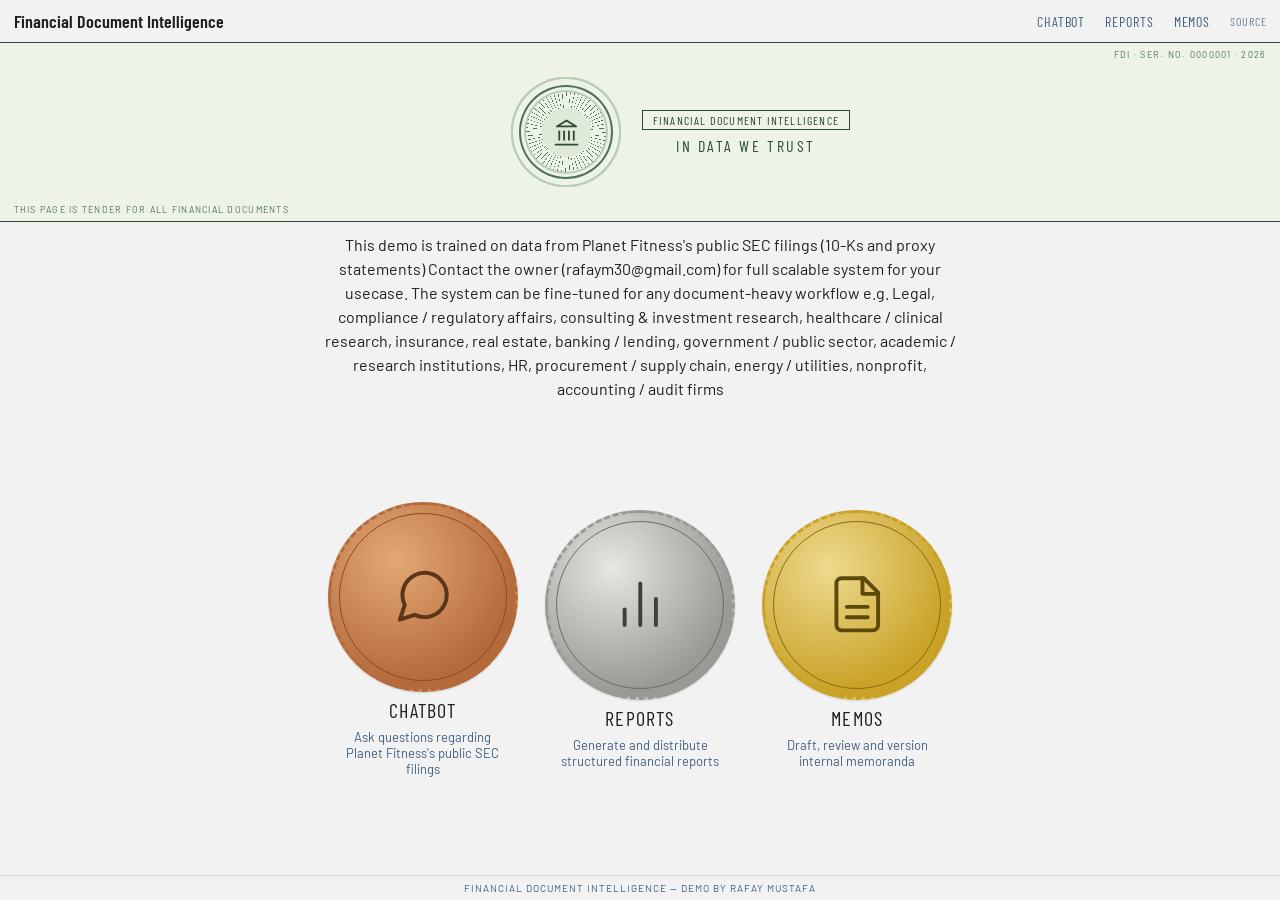
==== commit 7a94db24: "Updated index" ====
--- a/docs/index.html
+++ b/docs/index.html
@@ -29,14 +29,14 @@
 </div>
 
 <main class="hero-main">
-  <p style="max-width:640px;text-align:center;margin:0 0 var(--space-4);font-size:clamp(13px,1.8vh,16px);line-height:1.5">One note, three denominations of access &mdash; query documents, generate reports, and draft memos from a single desk.</p>
+  <p style="max-width:640px;text-align:center;margin:0 0 var(--space-4);font-size:clamp(13px,1.8vh,16px);line-height:1.5">This demo is trained on data from Planet Fitness's public SEC filings (10-Ks and proxy statements) Contact the owner (rafaym30@gmail.com) for full scalable system for your usecase. The system can be fine-tuned for any document-heavy workflow e.g. Legal, compliance / regulatory affairs, consulting & investment research, healthcare / clinical research, insurance, real estate, banking / lending, government / public sector, academic / research institutions, HR, procurement / supply chain, energy / utilities, nonprofit, accounting / audit firms </p>
   <div class="coin-grid">
     <a href="chatbot.html" class="coin-link">
       <div class="coin copper"><div class="coin-ring"></div>
         <svg viewBox="0 0 24 24" width="34%" height="34%" fill="none" stroke="var(--copper-dark)" stroke-width="1.5" stroke-linecap="round" stroke-linejoin="round"><path d="M21 11.5a8.38 8.38 0 0 1-.9 3.8 8.5 8.5 0 0 1-7.6 4.7 8.38 8.38 0 0 1-3.8-.9L3 21l1.9-5.7a8.38 8.38 0 0 1-.9-3.8 8.5 8.5 0 0 1 4.7-7.6 8.38 8.38 0 0 1 3.8-.9h.5a8.48 8.48 0 0 1 8 8v.5z"></path></svg>
       </div>
       <div class="coin-label">Chatbot</div>
-      <div class="coin-desc">Ask questions across filings, memos and reports</div>
+      <div class="coin-desc">Ask questions regarding Planet Fitness's public SEC filings</div>
     </a>
     <a href="reports.html" class="coin-link">
       <div class="coin silver"><div class="coin-ring"></div>
@@ -54,7 +54,7 @@
     </a>
   </div>
 </main>
-<footer>FINANCIAL DOCUMENT INTELLIGENCE &mdash; INTERNAL USE ONLY</footer>
+<footer>FINANCIAL DOCUMENT INTELLIGENCE &mdash; DEMO BY RAFAY MUSTAFA</footer>
 </div>
 </body>
 </html>
--- a/docs/assets/style.css
+++ b/docs/assets/style.css
@@ -104,6 +104,24 @@
 .disclaimer { border: 1px solid var(--color-divider); background: color-mix(in srgb, var(--color-text) 4%, transparent); padding: var(--space-4); font-size: 13px; color: var(--color-accent-700); margin-top: var(--space-6); }
 .disclaimer strong { color: var(--color-text); }
 
+/* — sub-page fixed layout (chatbot/reports/memos): fits one viewport, no scroll — */
+.sub-main { flex: 1 1 auto; min-height: 0; display: flex; flex-direction: column; padding: var(--space-2) var(--space-4) var(--space-3); max-width: 1000px; margin: 0 auto; width: 100%; overflow: hidden; }
+.sub-back { flex: 0 0 auto; align-self: flex-start; margin-bottom: var(--space-2); }
+.sub-header { flex: 0 0 auto; display: flex; align-items: center; gap: var(--space-3); margin-bottom: 2px; }
+.sub-header svg { width: clamp(18px,2.6vh,26px); height: clamp(18px,2.6vh,26px); flex-shrink: 0; }
+.sub-header h1 { font-size: clamp(22px,3.6vh,32px); text-transform: uppercase; letter-spacing: 0.03em; }
+.sub-sub { flex: 0 0 auto; color: var(--color-accent-700); font-size: clamp(12px,1.5vh,14px); margin: 0 0 var(--space-2); }
+.sub-cards { flex: 0 0 auto; display: grid; grid-template-columns: repeat(3,1fr); gap: var(--space-3); margin-bottom: var(--space-2); }
+.sub-cards .card { padding: var(--space-2) var(--space-3); gap: 2px; }
+.sub-cards .card-kicker { font-size: 9px; }
+.sub-cards .card-title { font-size: clamp(12px,1.6vh,15px); }
+.sub-cards .card-body { font-size: clamp(10px,1.3vh,12px); opacity: 0.8; }
+.sub-live-note { flex: 0 0 auto; margin: 0 0 4px; font-size: 11px; }
+.sub-live-frame { flex: 1 1 auto; min-height: 0; display: flex; flex-direction: column; }
+.sub-live-frame .live-titlebar { flex: 0 0 auto; padding: 6px var(--space-4); font-size: 12px; }
+.sub-live-frame iframe { flex: 1 1 auto; min-height: 0; height: auto; }
+.sub-disclaimer { flex: 0 0 auto; margin-top: var(--space-2); padding: 6px var(--space-4); font-size: clamp(10px,1.3vh,12px); line-height: 1.4; }
+
 /* — small screens — */
 @media (max-width: 700px) {
   .shell-fixed { height: auto; min-height: 100vh; }
@@ -119,4 +137,8 @@
   main > div[style*="grid-template-columns:repeat(3,1fr)"] {
     grid-template-columns: 1fr !important;
   }
+
+  .sub-main { overflow: visible; padding: var(--space-6) var(--space-4); }
+  .sub-cards { grid-template-columns: 1fr; }
+  .sub-live-frame iframe { height: 780px; flex: none; }
 }
